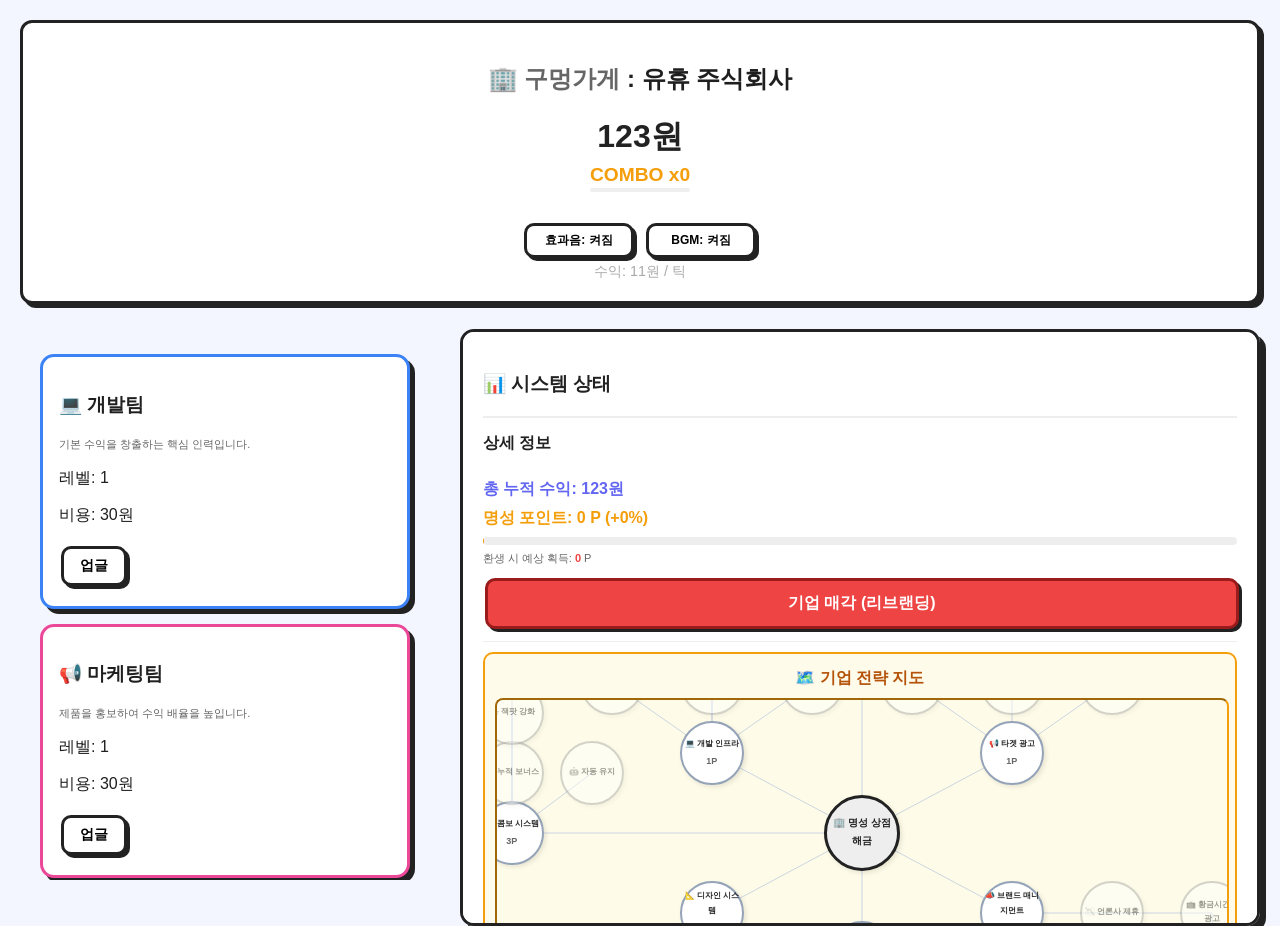
==== idle_Inc/index.html @ 3e5e8c7b "Add files via upload" ====
<!DOCTYPE html>
<html>
    <head>
        <meta charset="UTF-8">
        <title id = "title">유휴 주식회사: Idle Inc.</title>
        <link rel="stylesheet" href="style.css">
        <link rel="icon" href="src/icon/logo.png">
    </head>

    <body>

        <div id="newsBanner" class="news-banner"></div>
        
        <!-- 오프라인 수익 알림 -->
        <div id="offlineModal" class="modal" style="display:none;">
            <div class="modal-content">
                <h3>🏢 부재 중 업무 보고</h3>
                <p>회사가 자리를 비운 사이 <span id="offlineEarnings" style="color:#22c55e; font-weight:bold;">0</span>원을 벌었습니다!</p>
                <button onclick="closeOfflineModal()">수령하기</button>
            </div>
        </div>

        <div class="header">
            <h2>🏢 <span id="corporateRank">구멍가게</span> : <span id="companyTypeDisplay">유휴 주식회사</span></h2>
            <div class="money-display">
                <span id="money">0원</span>
                <div id="comboContainer" style="color: #f59e0b; font-weight: bold; font-size: 1.2em; position: relative; display: flex; flex-direction: column; align-items: center;">
                    <div>COMBO x<span id="comboCount">0</span>
                    <span id="feverStatus" style="display: none; color: #ef4444; margin-left: 10px; text-shadow: 0 0 10px #f59e0b;">🔥 OVERDRIVE!</span>
                    </div>
                    <div style="width: 100px; height: 4px; background: #eee; border-radius: 2px; margin-top: 2px; overflow: hidden;">
                        <div id="comboGauge" style="width: 0%; height: 100%; background: #f59e0b; transition: width 0.1s linear;"></div>
                    </div>
                </div>
                <div id="eventDisplay" style="font-size: 0.9em; color: #ef4444; font-weight: bold; height: 1.2em; letter-spacing: 1px;"></div>
                <div class="audio-controls">
                    <button id="toggleFxMuteBtn" type="button">효과음: 켜짐</button>
                    <button id="toggleBgmMuteBtn" type="button">BGM: 켜짐</button>
                </div>
                <div style="font-size: 0.9em; color: #aaa;">수익: <span id="totalIncome">0</span>원 / 틱</div>
            </div>
        </div>

        <div class="game-container">
            <!-- 왼쪽: 업그레이드 구역 -->
            <div class="upgrade-section">
                <div class="card card-dev" id="card-dev">
                    <h3>💻 개발팀</h3>
                    <p class="desc">기본 수익을 창출하는 핵심 인력입니다.</p>
                    <p>레벨: <span id="devLevel">1</span></p>
                    <p>비용: <span id="devCost"></span>원</p>
                    <button onclick="upgradeDev(this)">업글</button>
                </div>

                <div class="card card-marketing" id="card-marketing">
                    <h3>📢 마케팅팀</h3>
                    <p class="desc">제품을 홍보하여 수익 배율을 높입니다.</p>
                    <p>레벨: <span id="marketingLevel">1</span></p>
                    <p>비용: <span id="marketingCost"></span>원</p>
                    <button onclick="upgradeMarketing(this)">업글</button>
                </div>

                <div class="card card-design" id="card-design">
                    <h3>📐 설계팀</h3>
                    <p class="desc">프로세스를 최적화하여 작업 속도를 높입니다.</p>
                    <p>레벨: <span id="designLevel">1</span></p>
                    <p>비용: <span id="designCost"></span>원</p>
                    <button onclick="upgradeDesign(this)">업글</button>
                </div>

                <!-- 홍보팀 (해금 전 숨김) -->
                <div class="card card-pr" id="card-pr" style="display: none;">
                    <h3>📣 홍보팀</h3>
                    <p class="desc">마케팅 효율 증폭 및 긍정적 이벤트를 유도합니다.</p>
                    <p>레벨: <span id="prLevel">0</span></p>
                    <p>비용: <span id="prCost"></span>원</p>
                    <button onclick="upgradePr(this)">업글</button>
                </div>

                <!-- 전략기획팀 (해금 전 숨김) -->
                <div class="card card-strategy" id="card-strategy" style="display: none;">
                    <h3>📊 전략기획팀</h3>
                    <p class="desc">전체적인 효율 증가 및 비용 절감을 관리합니다.</p>
                    <p>레벨: <span id="strategyLevel">0</span></p>
                    <p>비용: <span id="strategyCost"></span>원</p>
                    <button onclick="upgradeStrategy(this)">업글</button>
                </div>

                <div class="card card-mgmt" id="card-management">
                    <h3>🤖 관리직 AI</h3>
                    <p class="desc">부서 업그레이드를 자동으로 수행합니다. (최소 1레벨 필요)</p>
                    <p>레벨: <span id="managementLevel">0</span></p>
                    <p>비용: <span id="managementCost"></span>원</p>
                    <button onclick="upgradeManagement(this)">고용/업글</button>
                    
                    <!-- 관리직 해금 전까지 숨겨질 구역 -->
                    <div id="mgmtControls" style="display: none; margin-top: 10px; border-top: 2px solid #eee; padding-top: 15px;">
                        <button onclick="toggleManagement()" id="mgmtBtn">관리직 끄기</button>
                        <br><br>
                        <button onclick="setPriority('dev')">개발 우선</button>
                        <button onclick="setPriority('marketing')">마케팅 우선</button>
                        <button onclick="setPriority('design')">설계 우선</button>
                        <button onclick="setPriority('auto')">자동</button>
                    </div>
                </div>
            </div>

            <!-- 오른쪽: 새 메뉴 (상태판) -->
            <div class="status-panel" style="padding: 20px; border-radius: 14px;">
                <h3>📊 시스템 상태</h3>
                <div id="mgmtStatusContainer" style="display: none;">
                    <p>AI 상태: <span id="mgmtStatus" style="font-weight: bold;">-</span></p>
                    <p>우선 순위: <span id="currentPriority" style="color: #00eaff;">-</span></p>
                </div>
                
                <!-- 외교 패널 (해금 시 노출) -->
                <div id="diplomacyPanel" style="display: none; margin-top: 10px; padding: 10px; background: #f0f9ff; border: 2px solid #3b82f6; border-radius: 10px;">
                    <h4 style="margin: 0 0 8px 0; color: #1e40af;">🌍 글로벌 외교 전략</h4>
                    <div style="display: grid; grid-template-columns: 1fr 1fr; gap: 5px;">
                        <button onclick="activateCountry('japan')" style="font-size: 11px; padding: 5px;">🇯🇵 일본 제휴<br><span id="japanCost" style="font-size: 9px; color: #666; font-weight: normal;">0원</span></button>
                        <button onclick="activateCountry('china')" style="font-size: 11px; padding: 5px;">🇨🇳 중국 수출<br><span id="chinaCost" style="font-size: 9px; color: #666; font-weight: normal;">0원</span></button>
                        <button onclick="activateCountry('usa')" style="font-size: 11px; padding: 5px;">🇺🇸 미국 진출<br><span id="usaCost" style="font-size: 9px; color: #666; font-weight: normal;">0원</span></button>
                        <button onclick="activateCountry('nuclear')" style="font-size: 11px; padding: 5px; background: #fee2e2;">☢️ 비밀 계약<br><span id="nuclearCost" style="font-size: 9px; color: #666; font-weight: normal;">0원</span></button>
                    </div>
                    <div id="activeBuffs" style="margin-top: 8px; font-size: 11px; color: #1e40af; font-weight: bold;"></div>
                </div>

                <hr>
                <h4 style="margin-top: 0;">상세 정보</h4>
                <ul style="list-style: none; padding: 0; line-height: 1.8;">
                    <li style="color: #6366f1; font-weight: bold;">총 누적 수익: <span id="statTotalMoney">0</span></li>
                    <li style="color: #f59e0b; font-weight: bold;">명성 포인트: <span id="statPrestige">0 P</span> (<span id="prestigeBonus">0%</span>)</li>
                    <div style="margin-top: 5px; font-size: 0.85em; background: #eee; border-radius: 5px; overflow: hidden;">
                        <div id="prestigeProgress" style="width: 0%; height: 8px; background: #f59e0b; transition: width 0.3s;"></div>
                    </div>
                    <p style="font-size: 11px; margin: 4px 0; color: #666;">환생 시 예상 획득: <span id="potentialGain" style="font-weight: bold; color: #ef4444;">0</span> P</p>
                    <button onclick="rebirth()" class="btn-rebirth" style="width: 100%; margin-top: 5px;">기업 매각 (리브랜딩)</button>
                    <hr style="margin: 8px 0; border-top: 1px solid #eee;">
                    
                    <!-- 명성 스킬 트리 (방사형 지도) -->
                    <div class="prestige-shop strategy-map-panel" style="background: #fffbeb; border: 2px solid #f59e0b; padding: 10px; border-radius: 10px; margin-top: 10px;">
                        <h4 style="margin: 0 0 5px 0; color: #b45309; text-align: center;">🗺️ 기업 전략 지도</h4>
                        <div class="skill-tree-layout">
                            <!-- 왼쪽: 트리 뷰포트 -->
                            <div id="treeViewport" class="tree-viewport">
                                <div id="treeContainer" class="tree-container">
                                    <svg id="treeSvg" class="tree-svg" style="position: absolute; overflow: visible; pointer-events: none; z-index: 1; left: 0; top: 0;"></svg>
                                    <!-- 노드 동적 배치 -->
                                </div>
                            </div>
                            <!-- 오른쪽: 상세 정보 패널 -->
                            <div id="skillDetails" class="skill-details">
                                <div id="detailsDefault" style="margin: auto; color: #aaa; text-align: center;">노드를 클릭하여<br>상세 정보를 확인하세요.</div>
                                <div id="detailsContent" style="display: none;">
                                    <div class="detail-item">
                                        <label>이름</label>
                                        <h3 id="detailName">스킬 이름</h3>
                                    </div>
                                    <div class="detail-item">
                                        <label>설명</label>
                                        <div id="detailDesc" class="desc">설명 텍스트</div>
                                    </div>
                                    <div class="detail-item">
                                        <label>효과</label>
                                        <div id="detailEffect">-</div>
                                    </div>
                                    <div class="detail-item">
                                        <label>연구 비용</label>
                                        <div id="detailCost"><span id="detailCostValue">0</span> 명성 포인트</div>
                                    </div>
                                    <button id="detailBuyBtn" onclick="">연구 시작</button>
                                </div>
                            </div>
                        </div>
                    </div>
                    <hr style="margin: 15px 0; border-top: 1px solid #eee;">

                    <li>개발력: <span id="statDev">-</span></li>
                    <li>마케팅 효과: <span id="statMark">-</span></li>
                    <li>작업 속도: <span id="statSpeed">-</span></li>
                    <li id="statPrContainer" style="display: none;">홍보 시너지: <span id="statPr">-</span></li>
                    <li id="statStratContainer" style="display: none;">전략 승수: <span id="statStrat">-</span></li>
                    <li id="statMgmtContainer" style="display: none; color: #00ff00;">관리직 처리량: <span id="statMgmt">-</span></li>
                </ul>
                <hr>
                <h4>🤖 AI 업무 로그</h4>
                <div id="log" class="log-container">
                    <div class="log-entry">시스템 가동 준비 완료...</div>
                </div>
            </div>
        </div>

        <div id="clickEventLayer" style="position: fixed; inset: 0; pointer-events: none; z-index: 5000;"></div>
        <script src="script.js"></script>
    </body>
</html>
---- idle_Inc/style.css ----
/* 스타일 통일 패치 */
            body {
                background: #f3f6ff;
                font-family: 'Pretendard', Arial, sans-serif;
                color: #1f1f1f;
                margin: 0;
                padding: 20px;
                overflow: hidden;
                height: 100vh;
                box-sizing: border-box;
                display: flex;
                flex-direction: column; /* 세로 배치로 충돌 방지 */
            }
            .header {
                background: white;
                border: 3px solid #222;
                border-radius: 12px;
                padding: 20px;
                box-shadow: 4px 4px 0px #222;
                margin-bottom: 25px;
                text-align: center;
                flex-shrink: 0; /* 헤더 크기 고정 */
            }
            #money {
                font-size: 32px;
                font-weight: bold;
                display: block;
                color: #222;
                margin-bottom: 5px;
            }
            .audio-controls {
                display: flex;
                justify-content: center;
                gap: 8px;
                margin-top: 10px;
                flex-wrap: wrap;
            }
            .audio-controls button {
                min-width: 110px;
                font-size: 12px;
                padding: 6px 10px;
            }
            
            /* 애니메이션 효과 */
            @keyframes pop {
                0% { transform: scale(1); }
                50% { transform: scale(1.1); }
                100% { transform: scale(1); }
            }
            @keyframes bounce {
                0%, 100% { transform: translateY(0); }
                50% { transform: translateY(-5px); }
            }
            @keyframes pulse-red {
                0% { border-color: #ef4444; box-shadow: 0 0 0 0 rgba(239, 68, 68, 0.4); }
                70% { box-shadow: 0 0 0 15px rgba(239, 68, 68, 0); }
                100% { border-color: #222; }
            }
            @keyframes pulse-purple {
                0% { border-color: #a855f7; box-shadow: 0 0 0 0 rgba(168, 85, 247, 0.6); }
                70% { box-shadow: 0 0 0 15px rgba(168, 85, 247, 0); }
                100% { border-color: #222; }
            }
            @keyframes shake {
                0%, 100% { transform: translateX(0); }
                20%, 60% { transform: translateX(-8px); border-color: #ef4444; }
                40%, 80% { transform: translateX(8px); border-color: #ef4444; }
            }
            @keyframes floatUp {
                0% { transform: translateY(0); opacity: 1; }
                100% { transform: translateY(-50px); opacity: 0; }
            }
            @keyframes flash {
                0%, 100% { background-color: white; }
                50% { background-color: #fef08a; }
            }

            .floating-text {
                position: absolute;
                pointer-events: none;
                font-weight: bold;
                animation: floatUp 0.8s ease-out forwards;
                z-index: 2000;
            }

            .pop { animation: pop 0.15s ease; }
            .bounce { animation: bounce 0.1s ease; }
            .pulse-red { animation: pulse-red 0.5s ease-out; }
            /* 외교 뱃지 스타일 */
            .country-badge {
                padding: 4px 10px;
                border-radius: 20px;
                font-size: 11px;
                font-weight: bold;
                color: white;
                box-shadow: 0 2px 5px rgba(0,0,0,0.2);
                animation: pulse-soft 2s infinite;
            }
            @keyframes pulse-soft {
                0%, 100% { transform: scale(1); }
                50% { transform: scale(1.05); }
            }

            /* 모달 스타일 */
            .modal {
                position: fixed; inset: 0; background: rgba(0,0,0,0.7);
                display: flex; align-items: center; justify-content: center; z-index: 10001;
            }
            .modal-content {
                background: white; padding: 30px; border-radius: 20px;
                text-align: center; box-shadow: 0 0 30px rgba(0,0,0,0.5);
                border: 4px solid #222;
            }

            .pulse-purple { animation: pulse-purple 0.5s ease-out; }
            .shake { animation: shake 0.4s ease-in-out; }
            .flash { animation: flash 0.5s ease; }
            
            /* 피버 모드 애니메이션 */
            @keyframes fever-shake {
                0% { transform: translate(1px, 1px) rotate(0deg); }
                10% { transform: translate(-1px, -2px) rotate(-1deg); }
                20% { transform: translate(-3px, 0px) rotate(1deg); }
                30% { transform: translate(3px, 2px) rotate(0deg); }
                40% { transform: translate(1px, -1px) rotate(1deg); }
                50% { transform: translate(-1px, 2px) rotate(-1deg); }
                60% { transform: translate(-3px, 1px) rotate(0deg); }
                70% { transform: translate(3px, 1px) rotate(-1deg); }
                80% { transform: translate(-1px, -1px) rotate(1deg); }
                90% { transform: translate(1px, 2px) rotate(0deg); }
                100% { transform: translate(1px, -2px) rotate(-1deg); }
            }
            .fever-active {
                animation: fever-shake 0.5s infinite;
                background: linear-gradient(to bottom, #fff3e8, #fef2f2) !important;
            }

            /* 골든 클릭 버튼 */
            .golden-btn {
                position: absolute;
                width: 60px;
                height: 60px;
                background: radial-gradient(circle, #fcd34d 0%, #f59e0b 100%);
                border: 4px solid #fff;
                border-radius: 50%;
                box-shadow: 0 0 20px rgba(245, 158, 11, 0.6);
                cursor: pointer;
                pointer-events: auto;
                display: flex;
                align-items: center;
                justify-content: center;
                font-size: 24px;
                animation: pop 0.3s cubic-bezier(0.175, 0.885, 0.32, 1.275) forwards;
                z-index: 5001;
            }

            .desc {
                font-size: 11px;
                color: #666;
                margin: 4px 0 8px 0;
            }

            .skill-tree-layout {
                display: flex;
                flex-direction: column; /* 가로(row)에서 세로(column)로 변경 */
                gap: 10px;
                width: 100%;
            }
            .tree-viewport {
                width: 100%;
                height: 300px; /* 트리 뷰포트 높이 고정 */
                position: relative;
                background: #fefce8;
                border: 2px inset #f59e0b;
                border-radius: 8px;
                overflow: hidden;
                cursor: grab;
                user-select: none;
                touch-action: none;
            }
            .tree-viewport:active { cursor: grabbing; }
            .skill-details {
                width: 100%;
                box-sizing: border-box;
                background: white;
                border: 2px solid #ddd;
                border-radius: 8px;
                padding: 15px;
                display: flex;
                flex-direction: column;
                box-shadow: inset 0 0 10px rgba(0,0,0,0.05);
                word-break: keep-all;
                white-space: normal;
                overflow-y: auto;
                min-height: 150px;
            }
            #detailsContent {
                display: flex;
                flex-direction: column;
                align-items: stretch;
                gap: 10px;
                width: 100%;
            }
            .detail-item {
                display: flex;
                flex-direction: column;
                align-items: stretch;
                gap: 4px;
                width: 100%;
            }
            .detail-item label {
                display: block;
                font-size: 11px;
                font-weight: 700;
                color: #92400e;
                letter-spacing: 0.02em;
            }
            #detailName,
            #detailDesc,
            #detailEffect,
            #detailCost {
                display: block;
                width: 100%;
                margin: 0;
            }
            #detailDesc {
                font-size: 12px;
                line-height: 1.5;
            }
            #detailEffect {
                background: #f0fdf4;
                padding: 8px;
                border-radius: 6px;
                font-size: 11px;
                border-left: 4px solid #22c55e;
                box-sizing: border-box;
            }
            #detailBuyBtn {
                width: 100%;
                margin-top: 4px;
                align-self: stretch;
            }
            .tree-container {
                position: absolute;
                top: 50%; left: 50%;
                transform-origin: center;
                width: 0; height: 0;
            }
            .tree-node {
                position: absolute;
                display: flex;
                flex-direction: column;
                align-items: center;
                justify-content: center;
                width: 60px;
                background: white;
                border: 2px solid #94a3b8;
                border-radius: 50%;
                aspect-ratio: 1/1;
                font-size: 8px;
                text-align: center;
                transform: translate(-50%, -50%);
                z-index: 2;
                transition: all 0.2s;
                cursor: help;
                box-shadow: 2px 2px 5px rgba(0,0,0,0.1);
            }
            .tree-node.owned { border-color: #f59e0b; background: #fffbeb; border-width: 3px; z-index: 3; }
            .tree-node.selected { box-shadow: 0 0 15px rgba(59, 130, 246, 0.8); border-color: #3b82f6; transform: translate(-50%, -50%) scale(1.1); }
            .tree-node.locked { opacity: 0.45; filter: grayscale(1); }
            .tree-node.core { width: 70px; border-color: #222; background: #eee; font-weight: bold; font-size: 10px; }
            
            /* 변형 노드 (Tier 3) 특수 스타일 */
            .tree-node.transform {
                border-style: double;
                border-width: 5px;
                background: #fdf2f8;
                border-color: #ec4899;
            }
            .tree-node.transform.owned {
                background: #fbcfe8;
                border-color: #db2777;
            }

            .tree-node span { display: block; margin-bottom: 2px; font-weight: bold; }
            .tree-node .price-tag { font-size: 9px; color: #666; font-weight: bold; }
            .tree-node button {
                padding: 2px 6px;
                font-size: 9px;
                border-width: 2px;
            }

            /* 긴급 뉴스 배너 */
            .news-banner {
                position: fixed;
                top: -60px;
                left: 0;
                right: 0;
                background: #ef4444;
                color: white;
                padding: 15px;
                text-align: center;
                font-weight: bold;
                font-size: 1.1em;
                z-index: 9999;
                box-shadow: 0 4px 15px rgba(0,0,0,0.2);
                transition: top 0.5s cubic-bezier(0.175, 0.885, 0.32, 1.275);
                border-bottom: 4px solid #991b1b;
            }
            .news-banner.active { top: 0; }
            .news-banner.positive { background: #10b981; border-color: #064e3b; }

            /* 레이아웃 구조 수정 */
            .game-container {
                display: flex;
                gap: 30px;
                flex: 1;
                min-height: 0; /* 스크롤 작동을 위한 설정 */
                justify-content: center;
                max-width: 1400px;
                margin: 0 auto;
                width: 100%;
            }
            .upgrade-section {
                flex: 1;
                max-width: 450px;
                overflow-y: auto;
                padding: 10px 20px 50px 20px; /* 좌우 패딩 추가로 잘림 방지 */
                padding-bottom: 50px;
                scrollbar-width: thin; /* 스크롤바 슬림화 */
            }

            button {
                background: white;
                border: 3px solid #222;
                border-radius: 10px;
                padding: 8px 16px;
                font-weight: bold;
                cursor: pointer;
                box-shadow: 3px 3px 0px #222;
                transition: all 0.1s ease;
                margin: 4px 2px;
                font-size: 14px;
            }
            button:hover {
                transform: translate(-2px, -2px);
                box-shadow: 5px 5px 0px #222;
                background: #fafafa;
            }
            button:active {
                transform: translate(2px, 2px);
                box-shadow: 1px 1px 0px #222;
            }
            .card {
                background: white;
                border: 3px solid #222;
                border-radius: 14px;
                padding: 16px;
                margin: 15px 0;
                box-shadow: 5px 5px 0px #222;
            }
            /* 팀별 테두리 색상 */
            .card-dev { border-color: #3b82f6; }
            .card-marketing { border-color: #ec4899; }
            .card-design { border-color: #10b981; }
            .card-mgmt { border-color: #a855f7; }
            .card-pr { border-color: #f59e0b; }
            .card-strategy { border-color: #6366f1; }
            .status-panel {
                flex: 1.2;
                background: white;
                color: #222;
                border: 3px solid #222;
                box-shadow: 6px 6px 0px #222;
                border-radius: 14px;
                padding: 20px;
                height: 100%; /* 부모 높이 전체 차지 */
                overflow-y: auto; /* 오른쪽도 독립 스크롤 */
                scrollbar-width: thin;
            }
            .btn-rebirth {
                background: #ef4444 !important;
                color: white !important;
                border-color: #991b1b !important;
                padding: 12px !important;
                font-size: 16px !important;
                animation: pulse-red 2s infinite;
            }
            .btn-rebirth:hover {
                background: #dc2626 !important;
                animation: none;
            }
            /* 로그 시스템 스타일 */
            .log-container {
                margin-top: 20px;
                background: #f8fafc;
                border: 2px dashed #ccc;
                border-radius: 10px;
                padding: 10px;
                height: 120px;
                overflow-y: auto; /* 로그 내역 스크롤 허용 */
                font-size: 12px;
                color: #666;
                display: flex;
                flex-direction: column-reverse; /* 최신 로그가 위로 */
            }
            .log-entry {
                padding: 2px 0;
                border-bottom: 1px solid #eee;
            }
            hr { border: none; border-top: 2px solid #eee; margin: 15px 0; }

            /* 전략 지도 레이아웃 보정 */
            .strategy-map-panel {
                overflow: hidden;
            }
            .skill-tree-layout {
                flex-direction: column;
                min-height: 420px;
            }
            .tree-viewport {
                flex: 1;
                min-height: 250px;
            }
            .skill-details {
                flex: 0 0 auto;
                min-width: 0;
                min-height: 140px;
            }
            .game-container {
                align-items: stretch;
            }
            .status-panel {
                flex: 1.5 1 200px;
                min-width: 200px;
                overflow-x: hidden;
            }
            @media (max-width: 980px) {
                body {
                    overflow-y: auto;
                    height: auto;
                    min-height: 100vh;
                }
                .game-container {
                    flex-direction: column;
                    align-items: stretch;
                }
                .upgrade-section,
                .status-panel {
                    max-width: none;
                    min-width: 0;
                    width: 100%;
                }
                .status-panel {
                    flex-basis: auto;
                    height: auto;
                }
                .skill-tree-layout {
                    min-height: 460px;
                }
                .tree-viewport {
                    min-height: 280px;
                }
            }
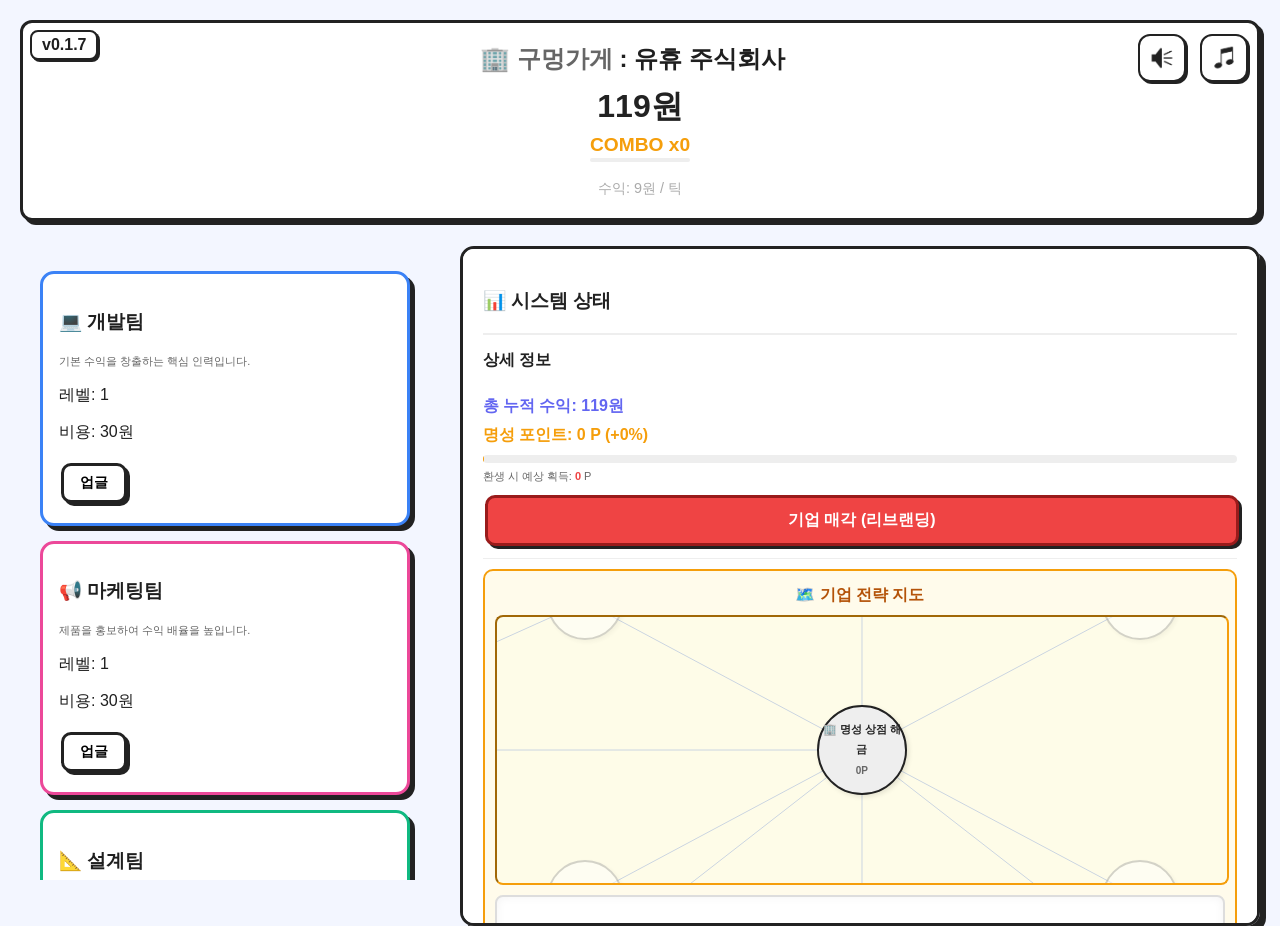
==== commit 97cae062: "멍멍멍냥냥냥멍멍냥냥멍냥멍냥" ====
--- a/idle_Inc/index.html
+++ b/idle_Inc/index.html
@@ -4,11 +4,12 @@
         <meta charset="UTF-8">
         <title id = "title">유휴 주식회사: Idle Inc.</title>
         <link rel="stylesheet" href="style.css">
-        <link rel="icon" href="src/icon/logo.png">
+        <link rel="icon" href="icon.png">
     </head>
 
     <body>
 
+        <div class="game-version">v0.1.7</div>
         <div id="newsBanner" class="news-banner"></div>
         
         <!-- 오프라인 수익 알림 -->
@@ -20,8 +21,18 @@
             </div>
         </div>
 
+        <div class="audio-controls">
+            <button id="toggleFxMuteBtn" type="button">효과음: 켜짐</button>
+            <button id="toggleBgmMuteBtn" type="button">BGM: 켜짐</button>
+        </div>
+
         <div class="header">
-            <h2>🏢 <span id="corporateRank">구멍가게</span> : <span id="companyTypeDisplay">유휴 주식회사</span></h2>
+            <div style="display: flex; justify-content: center; align-items: center; gap: 15px; margin-bottom: 10px;">
+                <h2 style="margin: 0;">🏢 <span id="corporateRank">구멍가게</span> : <span id="companyTypeDisplay">유휴 주식회사</span></h2>
+                <!-- 국가별 활성 상태 아이콘 컨테이너 -->
+                <div id="countryIndicators" style="display: flex; gap: 8px;"></div>
+            </div>
+
             <div class="money-display">
                 <span id="money">0원</span>
                 <div id="comboContainer" style="color: #f59e0b; font-weight: bold; font-size: 1.2em; position: relative; display: flex; flex-direction: column; align-items: center;">
@@ -32,11 +43,7 @@
                         <div id="comboGauge" style="width: 0%; height: 100%; background: #f59e0b; transition: width 0.1s linear;"></div>
                     </div>
                 </div>
-                <div id="eventDisplay" style="font-size: 0.9em; color: #ef4444; font-weight: bold; height: 1.2em; letter-spacing: 1px;"></div>
-                <div class="audio-controls">
-                    <button id="toggleFxMuteBtn" type="button">효과음: 켜짐</button>
-                    <button id="toggleBgmMuteBtn" type="button">BGM: 켜짐</button>
-                </div>
+                <div id="eventDisplay" style="font-size: 0.9em; color: #ef4444; font-weight: bold; height: 1.2em; letter-spacing: 1px;"></div>
                 <div style="font-size: 0.9em; color: #aaa;">수익: <span id="totalIncome">0</span>원 / 틱</div>
             </div>
         </div>
@@ -117,10 +124,15 @@
                 <div id="diplomacyPanel" style="display: none; margin-top: 10px; padding: 10px; background: #f0f9ff; border: 2px solid #3b82f6; border-radius: 10px;">
                     <h4 style="margin: 0 0 8px 0; color: #1e40af;">🌍 글로벌 외교 전략</h4>
                     <div style="display: grid; grid-template-columns: 1fr 1fr; gap: 5px;">
-                        <button onclick="activateCountry('japan')" style="font-size: 11px; padding: 5px;">🇯🇵 일본 제휴<br><span id="japanCost" style="font-size: 9px; color: #666; font-weight: normal;">0원</span></button>
-                        <button onclick="activateCountry('china')" style="font-size: 11px; padding: 5px;">🇨🇳 중국 수출<br><span id="chinaCost" style="font-size: 9px; color: #666; font-weight: normal;">0원</span></button>
-                        <button onclick="activateCountry('usa')" style="font-size: 11px; padding: 5px;">🇺🇸 미국 진출<br><span id="usaCost" style="font-size: 9px; color: #666; font-weight: normal;">0원</span></button>
-                        <button onclick="activateCountry('nuclear')" style="font-size: 11px; padding: 5px; background: #fee2e2;">☢️ 비밀 계약<br><span id="nuclearCost" style="font-size: 9px; color: #666; font-weight: normal;">0원</span></button>
+                        <button onclick="activateCountry('japan')" style="font-size: 11px; padding: 5px;">🇯🇵 일본 제휴<br><span style="font-size: 8px; color: #3b82f6;">비용 10% 감소</span><br><span id="japanCost" style="font-size: 9px; color: #666; font-weight: normal;">0원</span></button>
+                        <button onclick="activateCountry('korea')" style="font-size: 11px; padding: 5px;">🇰🇷 남한 협력<br><span style="font-size: 8px; color: #3b82f6;">수익 80% 증가</span><br><span id="koreaCost" style="font-size: 9px; color: #666; font-weight: normal;">0원</span></button>
+                        <button onclick="activateCountry('china')" style="font-size: 11px; padding: 5px;">🇨🇳 중국 수출<br><span style="font-size: 8px; color: #3b82f6;">수익 50%↑ 비용 20%↑</span><br><span id="chinaCost" style="font-size: 9px; color: #666; font-weight: normal;">0원</span></button>
+                        <button onclick="activateCountry('usa')" style="font-size: 11px; padding: 5px;">🇺🇸 미국 진출<br><span style="font-size: 8px; color: #3b82f6;">수익 100% 증가</span><br><span id="usaCost" style="font-size: 9px; color: #666; font-weight: normal;">0원</span></button>
+                        <button onclick="activateCountry('germany')" style="font-size: 11px; padding: 5px;">🇩🇪 독일 기술<br><span style="font-size: 8px; color: #3b82f6;">속도 20% 가속</span><br><span id="germanyCost" style="font-size: 9px; color: #666; font-weight: normal;">0원</span></button>
+                        <button onclick="activateCountry('vietnam')" style="font-size: 11px; padding: 5px;">🇻🇳 베트남 공장<br><span style="font-size: 8px; color: #3b82f6;">비용 20% 감소</span><br><span id="vietnamCost" style="font-size: 9px; color: #666; font-weight: normal;">0원</span></button>
+                        <button onclick="activateCountry('uk')" style="font-size: 11px; padding: 5px;">🇬🇧 영국 금융<br><span style="font-size: 8px; color: #3b82f6;">명성 획득 50%↑</span><br><span id="ukCost" style="font-size: 9px; color: #666; font-weight: normal;">0원</span></button>
+                        <button onclick="activateCountry('north')" style="font-size: 11px; padding: 5px;">🇰🇵 북한 협약<br><span style="font-size: 8px; color: #ef4444; font-weight: bold;">수익 10배 폭증</span><br><span id="northCost" style="font-size: 9px; color: #666; font-weight: normal;">0원</span></button>
+                        <button onclick="activateCountry('nuclear')" style="font-size: 11px; padding: 5px; background: #fee2e2;">☢️ 비밀 계약<br><span style="font-size: 8px; color: #666;">자산 10배 or -70%</span><br><span id="nuclearCost" style="font-size: 9px; color: #666; font-weight: normal;">0원</span></button>
                     </div>
                     <div id="activeBuffs" style="margin-top: 8px; font-size: 11px; color: #1e40af; font-weight: bold;"></div>
                 </div>
@@ -187,6 +199,14 @@
                 <div id="log" class="log-container">
                     <div class="log-entry">시스템 가동 준비 완료...</div>
                 </div>
+
+                <hr>
+                <h4>💾 데이터 관리</h4>
+                <div style="display: grid; grid-template-columns: 1fr 1fr; gap: 5px;">
+                    <button onclick="exportSave()" style="font-size: 11px;">코드 복사</button>
+                    <button onclick="importSave()" style="font-size: 11px;">코드 입력</button>
+                </div>
+                <button onclick="resetGame()" style="width: 100%; font-size: 11px; background: #fee2e2; border-color: #ef4444; color: #b91c1c; margin-top: 5px;">데이터 초기화</button>
             </div>
         </div>
 
--- a/idle_Inc/style.css
+++ b/idle_Inc/style.css
@@ -21,25 +21,62 @@
                 text-align: center;
                 flex-shrink: 0; /* 헤더 크기 고정 */
             }
-            #money {
-                font-size: 32px;
-                font-weight: bold;
-                display: block;
-                color: #222;
-                margin-bottom: 5px;
-            }
-            .audio-controls {
-                display: flex;
-                justify-content: center;
-                gap: 8px;
-                margin-top: 10px;
-                flex-wrap: wrap;
-            }
-            .audio-controls button {
-                min-width: 110px;
-                font-size: 12px;
-                padding: 6px 10px;
-            }
+            #money {
+                font-size: 32px;
+                font-weight: bold;
+                display: block;
+                color: #222;
+                margin-bottom: 5px;
+                transition: all 0.2s;
+            }
+            .audio-controls {
+                position: fixed;
+                top: 30px;
+                right: 30px;
+                display: flex;
+                gap: 10px;
+                z-index: 10000;
+                margin-top: 0;
+            }
+            .game-version {
+                position: fixed;
+                top: 30px;
+                left: 30px;
+                background: white;
+                border: 2px solid #222;
+                border-radius: 8px;
+                padding: 4px 10px;
+                font-weight: bold;
+                box-shadow: 2px 2px 0 #222;
+                z-index: 10000;
+                pointer-events: none;
+            }
+            .audio-toggle-btn,
+            .audio-controls button {
+                width: 48px;
+                height: 48px;
+                padding: 0;
+                display: inline-flex;
+                align-items: center;
+                justify-content: center;
+                background: #fff;
+                border: 2px solid #222;
+                border-radius: 12px;
+                box-shadow: 2px 2px 0 #222;
+                cursor: pointer;
+            }
+            .audio-toggle-btn img,
+            .audio-controls button img {
+                width: 28px;
+                height: 28px;
+                object-fit: contain;
+                pointer-events: none;
+            }
+            .audio-toggle-btn:active,
+            .audio-controls button:active {
+                transform: translate(1px, 1px);
+                box-shadow: 1px 1px 0 #222;
+            }
             
             /* 애니메이션 효과 */
             @keyframes pop {
@@ -73,6 +110,19 @@
             @keyframes flash {
                 0%, 100% { background-color: white; }
                 50% { background-color: #fef08a; }
+            }
+            @keyframes money-glow {
+                0% { text-shadow: 0 0 5px #22c55e; transform: scale(1); }
+                50% { text-shadow: 0 0 20px #22c55e; transform: scale(1.1); }
+                100% { text-shadow: 0 0 5px #22c55e; transform: scale(1); }
+            }
+            .money-huge {
+                animation: money-glow 0.5s infinite;
+                color: #10b981 !important;
+            }
+            .event-active-ui {
+                background: #fff1f2 !important;
+                border-color: #f43f5e !important;
             }
 
             .floating-text {
@@ -175,8 +225,8 @@
                 border-radius: 8px;
                 overflow: hidden;
                 cursor: grab;
-                user-select: none;
-                touch-action: none;
+                user-select: none;
+                touch-action: none;
             }
             .tree-viewport:active { cursor: grabbing; }
             .skill-details {
@@ -267,7 +317,7 @@
             }
             .tree-node.owned { border-color: #f59e0b; background: #fffbeb; border-width: 3px; z-index: 3; }
             .tree-node.selected { box-shadow: 0 0 15px rgba(59, 130, 246, 0.8); border-color: #3b82f6; transform: translate(-50%, -50%) scale(1.1); }
-            .tree-node.locked { opacity: 0.45; filter: grayscale(1); }
+            .tree-node.locked { opacity: 0.45; filter: grayscale(1); }
             .tree-node.core { width: 70px; border-color: #222; background: #eee; font-weight: bold; font-size: 10px; }
             
             /* 변형 노드 (Tier 3) 특수 스타일 */
@@ -284,11 +334,27 @@
 
             .tree-node span { display: block; margin-bottom: 2px; font-weight: bold; }
             .tree-node .price-tag { font-size: 9px; color: #666; font-weight: bold; }
-            .tree-node button {
-                padding: 2px 6px;
-                font-size: 9px;
-                border-width: 2px;
-            }
+            .tree-node button {
+                padding: 2px 6px;
+                font-size: 9px;
+                border-width: 2px;
+            }
+
+            /* 밸런스 패치: 더 넓은 전략 지도 */
+            .tree-viewport {
+                height: 460px;
+            }
+            .tree-node {
+                width: 72px;
+                font-size: 9px;
+            }
+            .tree-node.core {
+                width: 86px;
+                font-size: 11px;
+            }
+            .tree-node .price-tag {
+                font-size: 10px;
+            }
 
             /* 긴급 뉴스 배너 */
             .news-banner {
